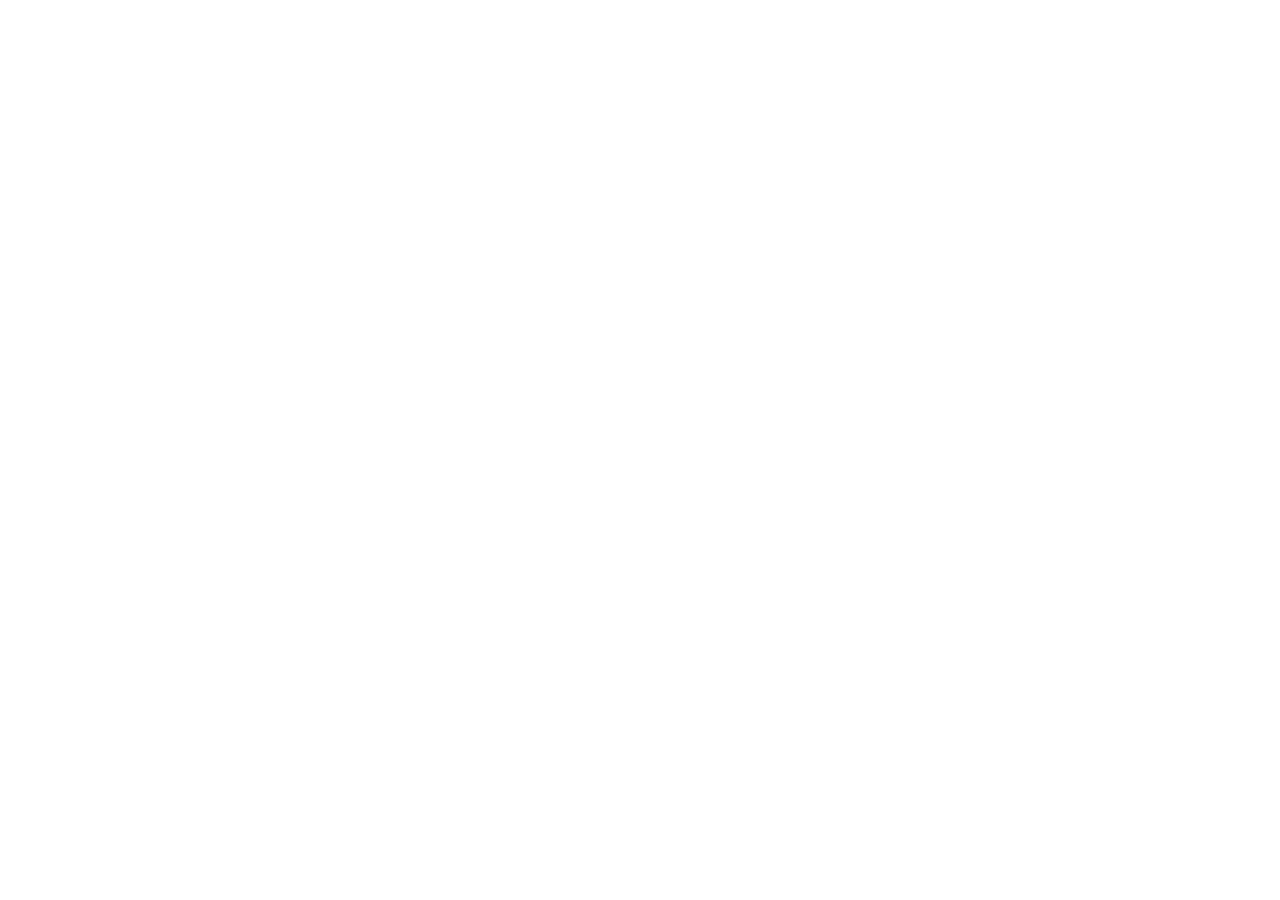
==== ai-coding-tutor/frontend/Home_page.html @ 1f70179f "Creating the home page" ====
<!DOCTYPE html>
<html lang = "it">

<head>

    <meta charset="UTF-8">
    <meta name="viewport" content="width=device-width, initial-scale=1.0">
    <title>AI Coding Tutor</title>
    <link rel="stylesheet" href="style_home.css">

</head>

<body>

    

</body>

</html>
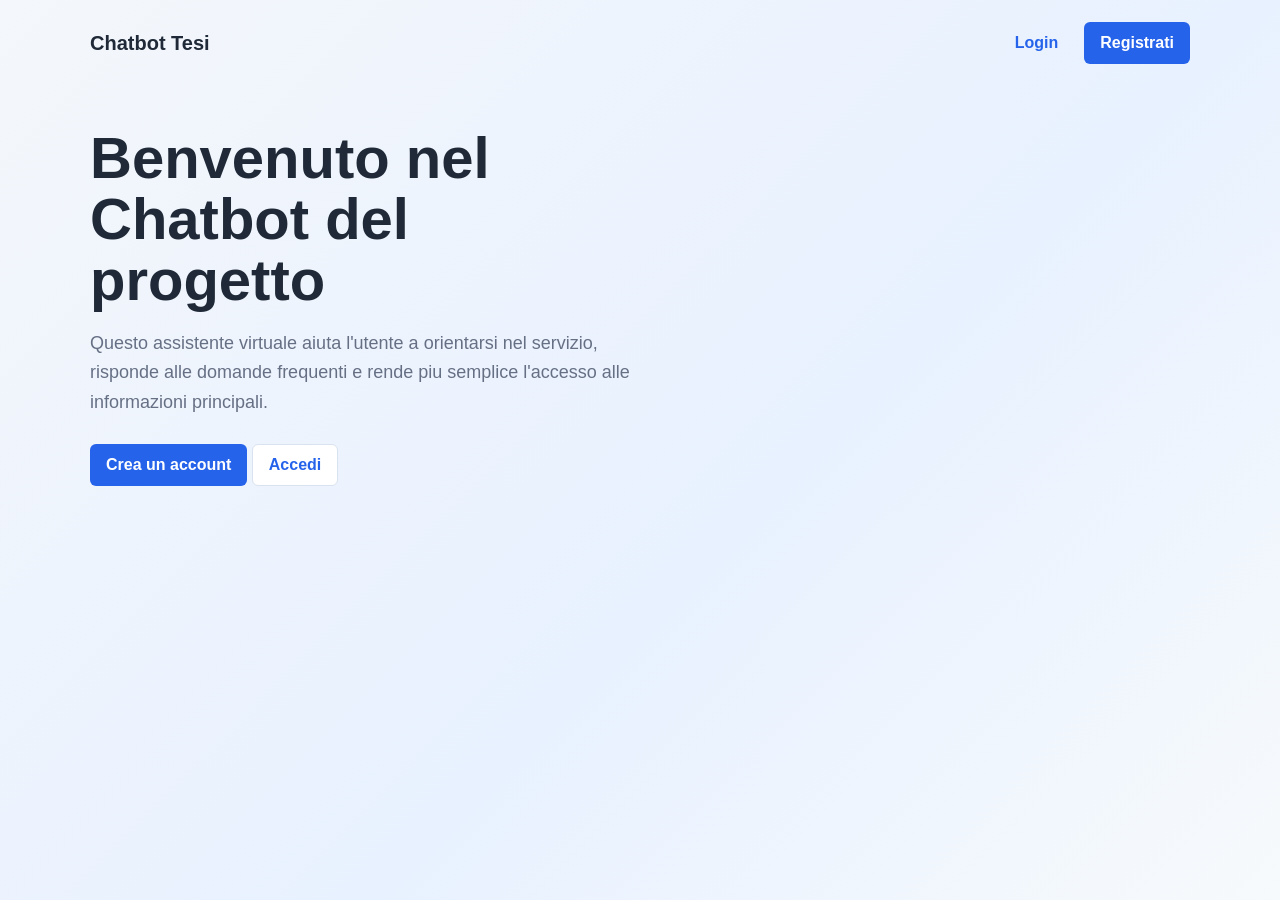
==== commit e01970b3: "Login and register added" ====
--- a/ai-coding-tutor/frontend/Home_page.html
+++ b/ai-coding-tutor/frontend/Home_page.html
@@ -10,10 +10,40 @@
 
 </head>
 
-<body>
+<header>
 
-    
+    <a class="brand" href="Home_page.html">Chatbot Tesi</a>
 
-</body>
+    <nav>
+
+        <a href="login.html">Login</a>
+        <a class="button" href="registrazione.html">Registrati</a>
+
+    </nav>
+
+</header>
+
+<main>
+
+    <section class = "sezione">
+
+        <div class = "intro">
+
+            <h1>Benvenuto nel Chatbot del progetto</h1>
+
+            <p>
+                Questo assistente virtuale aiuta l'utente a orientarsi nel servizio,
+                risponde alle domande frequenti e rende piu semplice l'accesso alle
+                informazioni principali.
+            </p>
+
+            <a class="button" href="registrazione.html">Crea un account</a>
+            <a class="button secondary" href="login.html">Accedi</a>
+
+        </div>
+
+    </section>
+
+</main>
 
 </html>
--- a/ai-coding-tutor/frontend/style_home.css
+++ b/ai-coding-tutor/frontend/style_home.css
@@ -0,0 +1,110 @@
+:root {
+  --bg: #f4f7fb;
+  --surface: #ffffff;
+  --ink: #1f2937;
+  --muted: #667085;
+  --line: #d9e2ef;
+  --primary: #2563eb;
+  --primary-dark: #1d4ed8;
+  --secondary: #0f766e;
+  --danger: #b42318;
+  --success: #087443;
+  --shadow: 0 18px 45px rgba(31, 41, 55, .12);
+}
+
+* {
+    box-sizing: border-box;
+}
+
+body {
+    margin: 0;
+    min-height: 100vh;
+    font-family: Arial, Helvetica, sans-serif;
+    color: var(--ink);
+    background: linear-gradient(135deg, #f4f7fb 0%, #e8f1ff 58%, #f7fafc 100%);
+}
+
+header {
+  width: min(1100px, calc(100% - 32px));
+  margin: 0 auto;
+  padding: 22px 0;
+  display: flex;
+  align-items: center;
+  justify-content: space-between;
+  gap: 16px;
+}
+
+.brand {
+  font-size: 20px;
+  font-weight: 800;
+  color: var(--ink);
+  text-decoration: none;
+}
+
+nav {
+
+    display: flex;
+    gap: 10px;
+    flex-wrap: wrap;
+    justify-content: flex-end;
+
+}
+
+nav a,
+.button {
+    min-height: 42px;
+    display: inline-flex;
+    align-items: center;
+    justify-content: center;
+    border-radius: 6px;
+    padding: 0 16px;
+    font-weight: 700;
+    text-decoration: none;
+}
+
+nav a {
+    color: var(--primary);
+}
+
+.button {
+    background: var(--primary);
+    color: #ffffff;
+}
+
+.button:hover {
+    background: var(--primary-dark);
+}
+
+.button.secondary {
+    background: #ffffff;
+    color: var(--primary);
+    border: 1px solid var(--line);
+}
+
+main {
+  width: min(1100px, calc(100% - 32px));
+  margin: 0 auto;
+  padding: 42px 0 56px;
+}
+
+.sezione {
+    display: grid;
+    grid-template-columns: 1.05fr .95fr;
+    gap: 34px;
+    align-items: center;
+}
+
+.intro h1 {
+  margin: 0 0 18px;
+  font-size: clamp(34px, 5vw, 58px);
+  line-height: 1.05;
+  letter-spacing: 0;
+}
+
+.intro p {
+  margin: 0 0 26px;
+  max-width: 640px;
+  color: var(--muted);
+  font-size: 18px;
+  line-height: 1.65;
+}
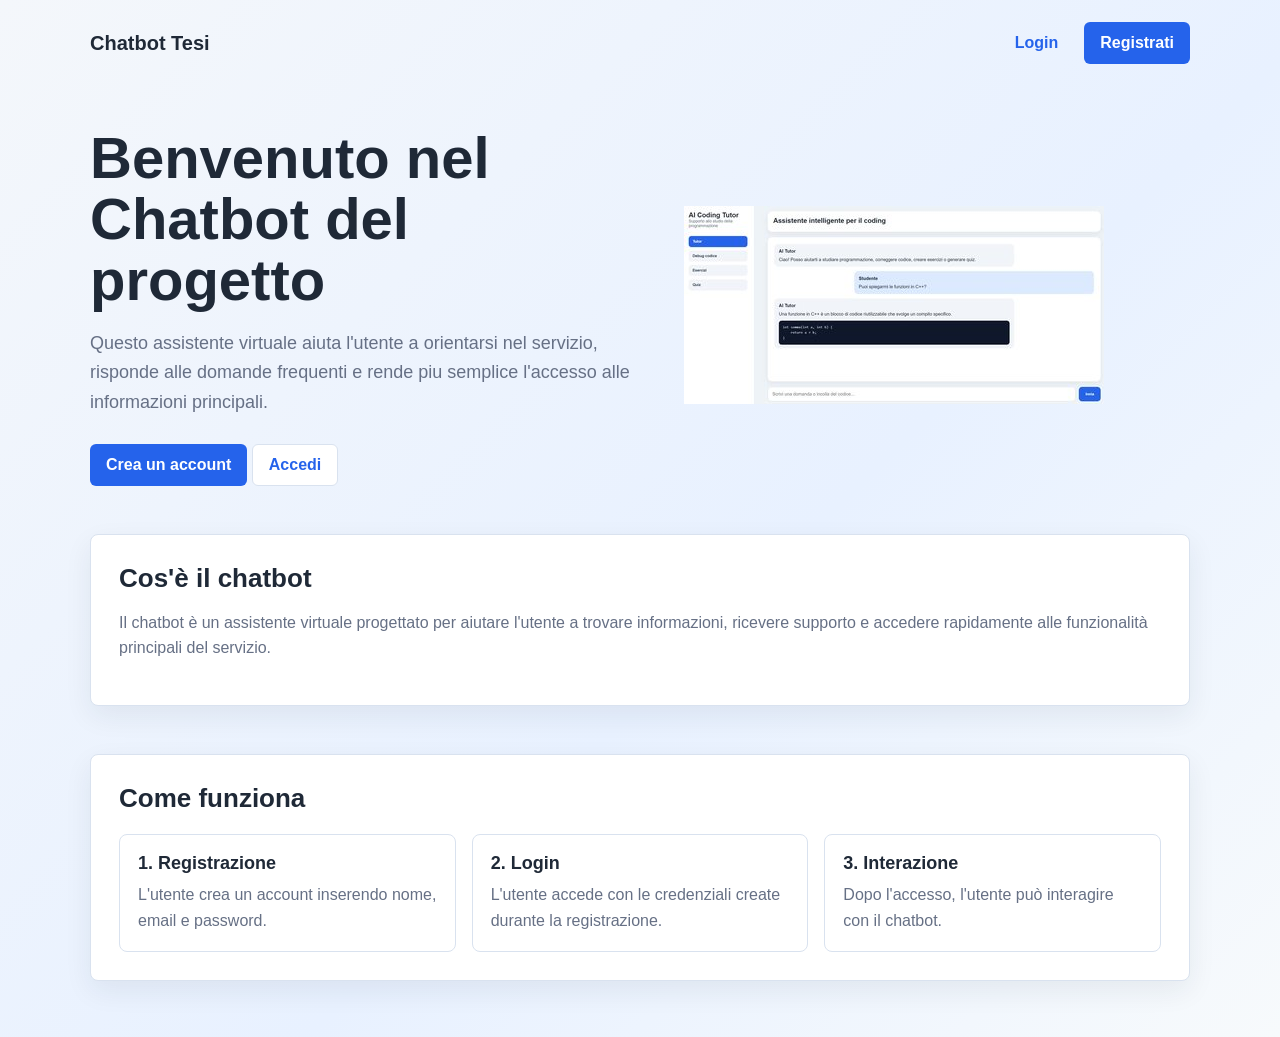
==== commit c6fd4793: "Home page completed" ====
--- a/ai-coding-tutor/frontend/Home_page.html
+++ b/ai-coding-tutor/frontend/Home_page.html
@@ -42,7 +42,54 @@
 
         </div>
 
+        <div>
+            <img src="chatbot.jpg" alt="Illustrazione del chatbot">
+        </div>
+
     </section>
+
+    <section class="about">
+  <h2>Cos'è il chatbot</h2>
+  <p>
+    Il chatbot è un assistente virtuale progettato per aiutare l'utente
+    a trovare informazioni, ricevere supporto e accedere rapidamente
+    alle funzionalità principali del servizio.
+  </p>
+</section>
+
+<section class="how-it-works">
+
+  <h2>Come funziona</h2>
+
+  <div class="steps">
+
+    <div class="step">
+
+      <h3>1. Registrazione</h3>
+
+      <p>L'utente crea un account inserendo nome, email e password.</p>
+
+    </div>
+
+    <div class="step">
+
+      <h3>2. Login</h3>
+
+      <p>L'utente accede con le credenziali create durante la registrazione.</p>
+    
+    </div>
+
+    <div class="step">
+
+      <h3>3. Interazione</h3>
+
+      <p>Dopo l'accesso, l'utente può interagire con il chatbot.</p>
+
+    </div>
+
+  </div>
+  
+</section>
 
 </main>
 
--- a/ai-coding-tutor/frontend/style_home.css
+++ b/ai-coding-tutor/frontend/style_home.css
@@ -107,4 +107,49 @@
   color: var(--muted);
   font-size: 18px;
   line-height: 1.65;
+}
+
+.about,
+.how-it-works {
+  margin-top: 48px;
+  background: var(--surface);
+  border: 1px solid var(--line);
+  border-radius: 8px;
+  padding: 28px;
+  box-shadow: 0 10px 28px rgba(31, 41, 55, .07);
+}
+
+.about h2,
+.how-it-works h2 {
+  margin: 0 0 12px;
+  font-size: 26px;
+}
+
+.about p,
+.how-it-works p {
+  color: var(--muted);
+  line-height: 1.6;
+}
+
+.steps {
+  display: grid;
+  grid-template-columns: repeat(3, 1fr);
+  gap: 16px;
+  margin-top: 20px;
+}
+
+.step {
+  border: 1px solid var(--line);
+  border-radius: 8px;
+  padding: 18px;
+  background: #ffffff;
+}
+
+.step h3 {
+  margin: 0 0 8px;
+  font-size: 18px;
+}
+
+.step p {
+  margin: 0;
 }
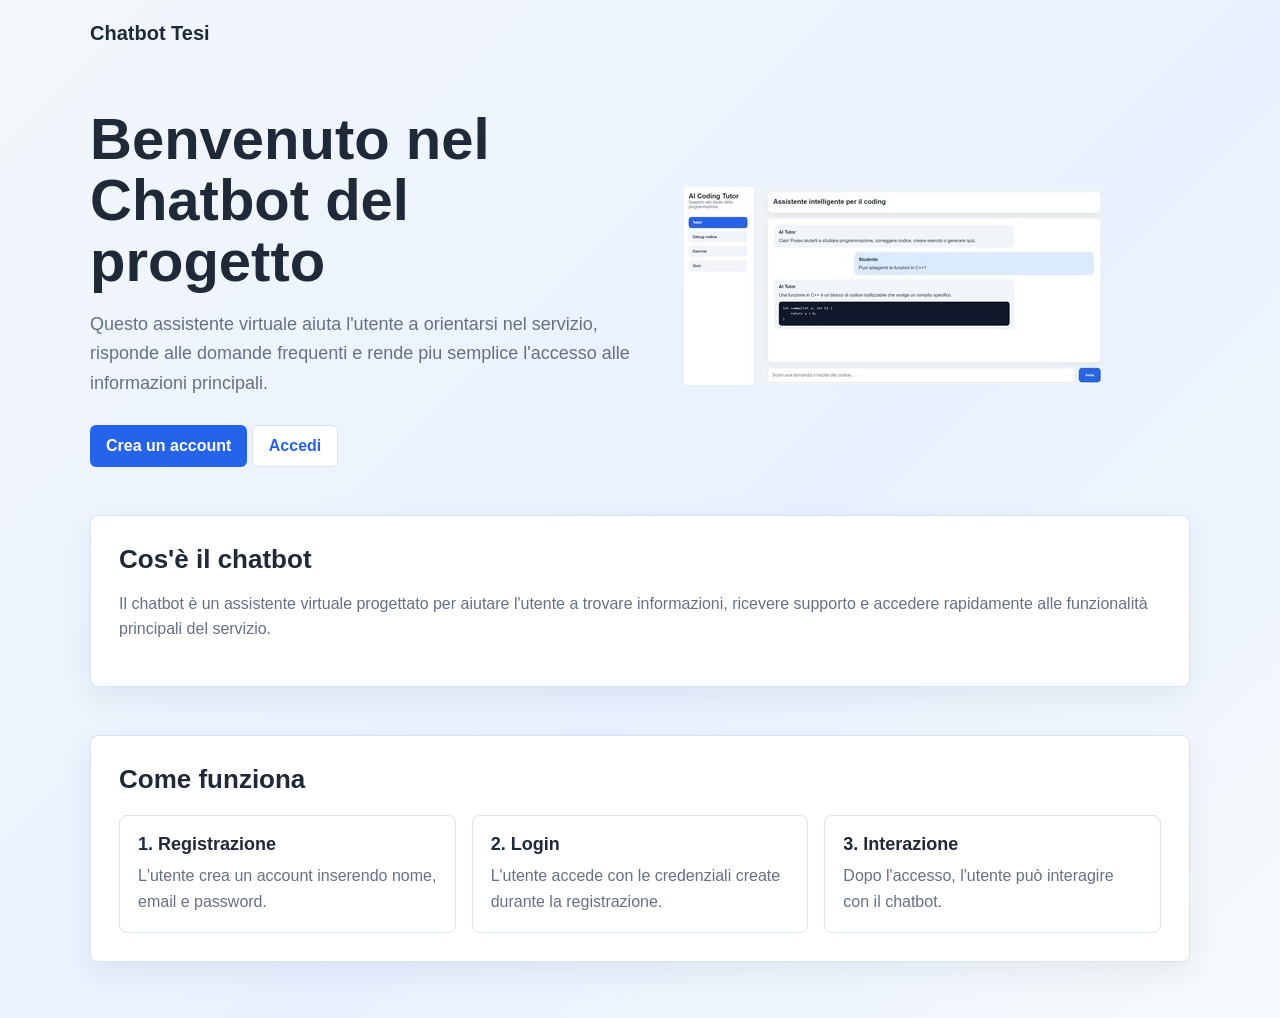
==== commit 9da8a329: "Removed redundant buttons" ====
--- a/ai-coding-tutor/frontend/Home_page.html
+++ b/ai-coding-tutor/frontend/Home_page.html
@@ -13,13 +13,6 @@
 <header>
 
     <a class="brand" href="Home_page.html">Chatbot Tesi</a>
-
-    <nav>
-
-        <a href="login.html">Login</a>
-        <a class="button" href="registrazione.html">Registrati</a>
-
-    </nav>
 
 </header>
 
@@ -88,7 +81,7 @@
     </div>
 
   </div>
-  
+
 </section>
 
 </main>
